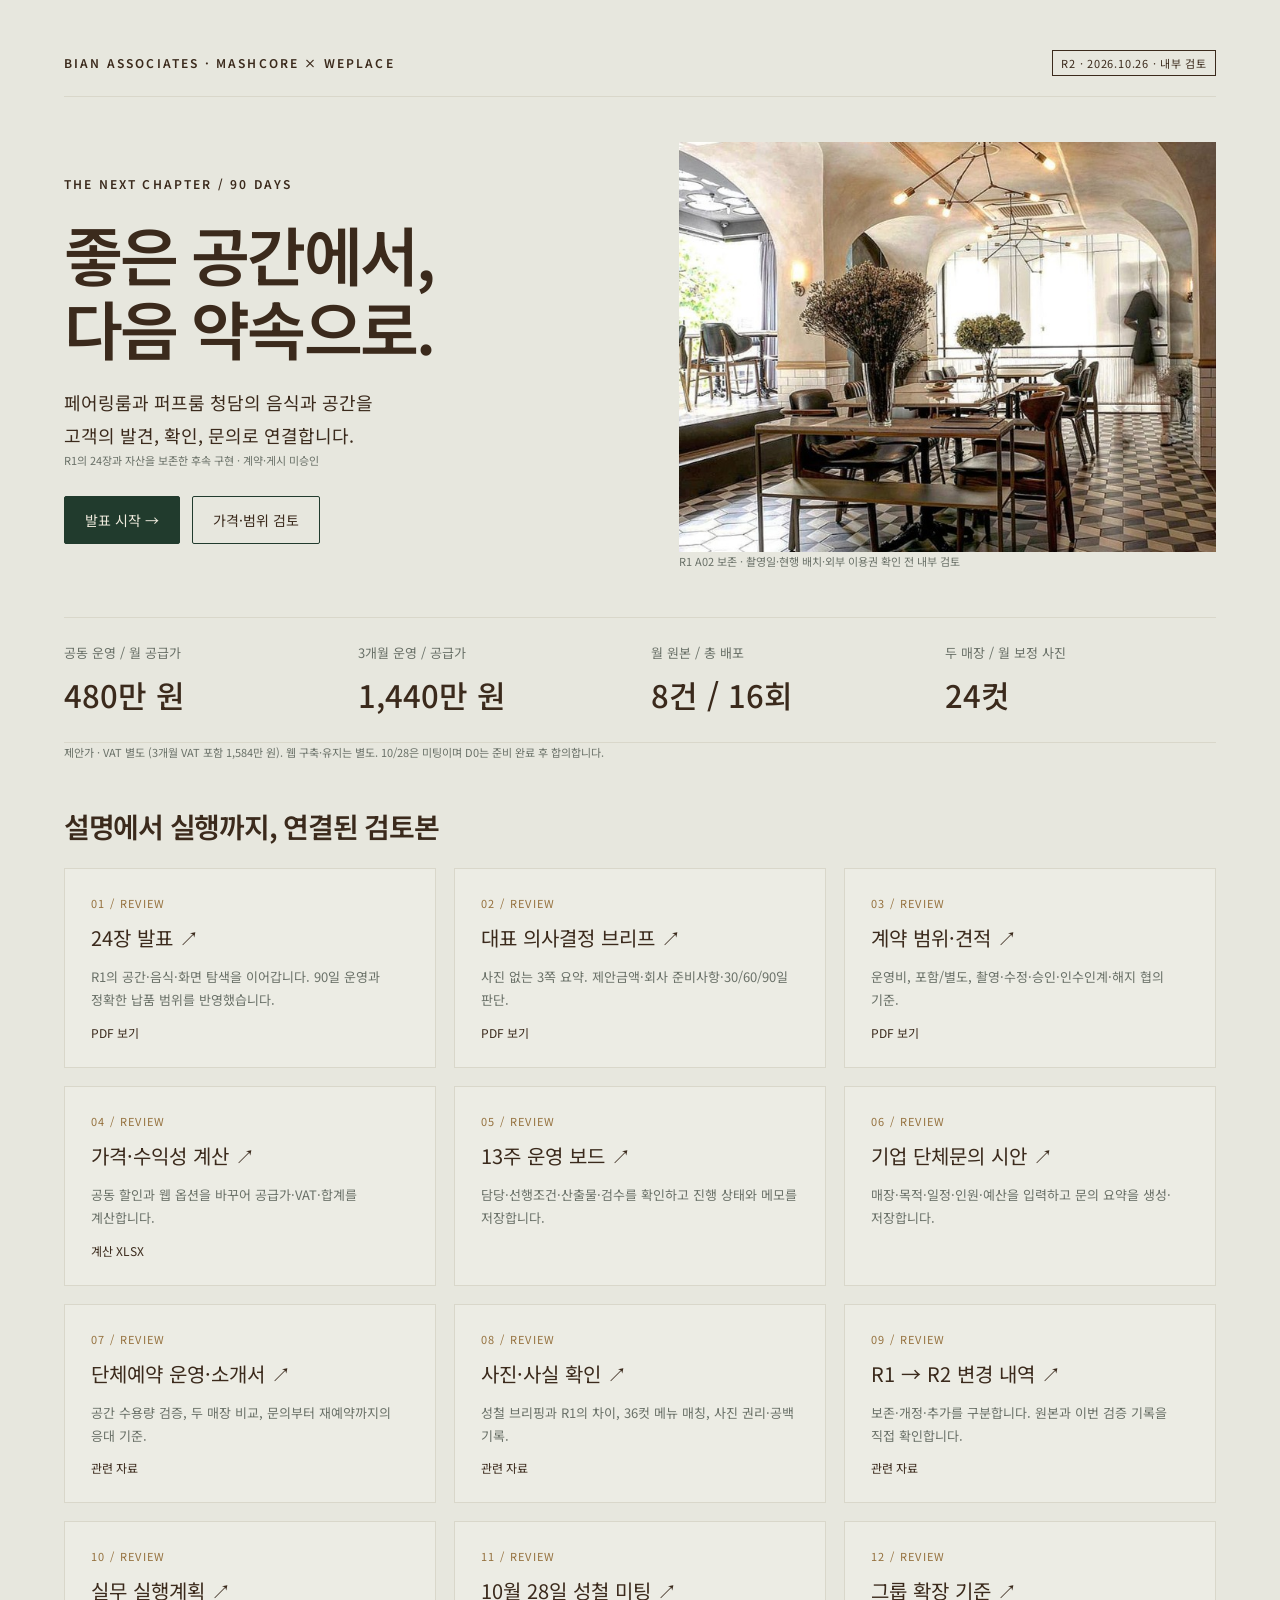
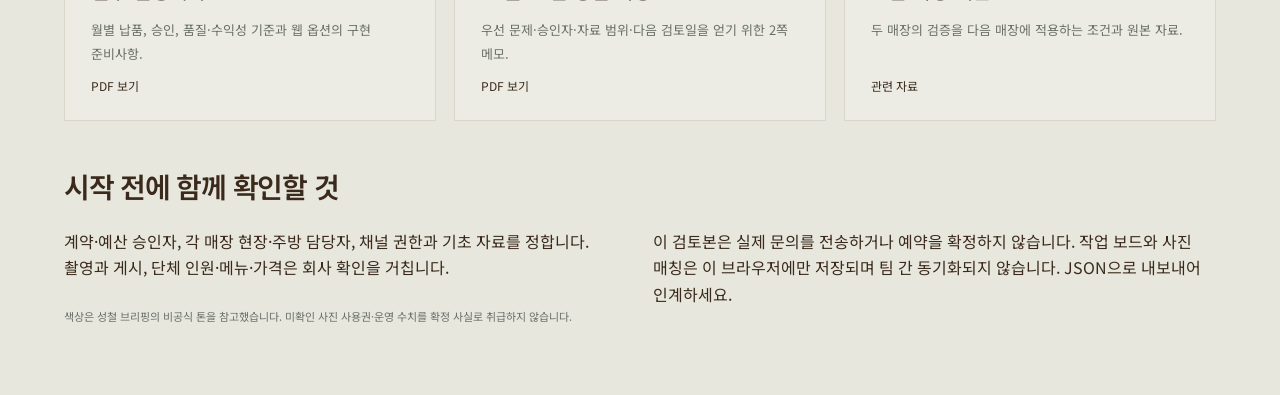
==== index.html @ 18cb2e87 "Add files via upload" ====
<!doctype html><html lang="ko"><head><meta charset="utf-8"><meta name="viewport" content="width=device-width,initial-scale=1"><meta name="robots" content="noindex,nofollow"><title>BIAN NEXT CHAPTER R2 · 90일 운영 검토</title><style>@font-face{font-family:Noto;src:url([data-uri]) format("woff2");font-weight:100 900;font-style:normal;font-display:block}
:root{--paper:#f5f0e7;--ink:#213b2d;--pine:#213b2d;--muted:#6a7168;--sand:#d7b98f;--line:#d9d7ca;--rust:#a66040;--light:#e9e9de}*{box-sizing:border-box}body{margin:0;color:var(--ink);font-family:Noto,Arial,sans-serif;background:var(--paper);word-break:keep-all;overflow-wrap:break-word}h1,h2,h3,p,figure{margin:0}h1,h2,h3{font-weight:600;letter-spacing:-.045em}p{line-height:1.65}a{color:inherit;text-underline-offset:4px}button,input,select,textarea{font:inherit}button,.button{cursor:pointer;border:1px solid var(--line);background:transparent;color:inherit;border-radius:0;padding:10px 18px;text-decoration:none;display:inline-block}button:hover,.button:hover{background:#d7b98f33}button:focus-visible,a:focus-visible,input:focus-visible,select:focus-visible,textarea:focus-visible{outline:3px solid #a66040;outline-offset:3px}.solid{background:var(--pine);color:var(--paper);border-color:var(--pine)}.eyebrow{font-size:12px;letter-spacing:.18em;text-transform:uppercase;line-height:1.5;font-weight:600}.sub{font-size:20px;color:var(--muted);line-height:1.6}.note{font-size:12px;line-height:1.6;color:var(--muted)}.tag{font-size:11px;letter-spacing:.07em;display:inline-block;border:1px solid currentColor;padding:4px 8px}.rule{height:1px;background:var(--line);margin:24px 0}.grid2{display:grid;grid-template-columns:1fr 1fr;gap:30px}.grid3{display:grid;grid-template-columns:repeat(3,1fr);gap:28px}.grid4{display:grid;grid-template-columns:repeat(4,1fr);gap:24px}.big{font-size:88px;letter-spacing:-.06em;line-height:1.1}.serif{font-family:Georgia,'Times New Roman',serif;font-weight:400;letter-spacing:-.02em}.num{font-variant-numeric:tabular-nums}.tablewrap{max-width:100%;overflow:auto}table{width:100%;border-collapse:collapse;line-height:1.5}th,td{padding:14px 12px;border-bottom:1px solid var(--line);text-align:left;vertical-align:top}th{font-size:12px;color:var(--muted);font-weight:500}td{font-size:15px}.unseen{display:flex;align-items:center;justify-content:center;min-height:180px;padding:24px;border:1px dashed var(--line);font-size:14px;color:var(--muted)}details{border-top:1px solid var(--line);padding:16px 0}summary{cursor:pointer;font-weight:600}details p{margin-top:12px}figcaption{font-size:10px;line-height:1.5}img{max-width:100%;display:block}input,select,textarea{width:100%;padding:11px;border:1px solid var(--line);background:white;color:var(--ink)}label{font-size:13px;display:block;margin-bottom:7px}dialog{max-width:min(1120px,94vw);max-height:88vh;padding:36px;border:none;background:var(--paper);color:var(--ink)}dialog::backdrop{background:#0b1a15ba}dialog h2{font-size:32px;margin:10px 0 18px}dialog .close{position:sticky;top:0;float:right;background:var(--paper);z-index:2}dialog article{padding:22px 0;border-bottom:1px solid var(--line)}dialog p{font-size:15px}dialog .meta{font-size:13px;color:var(--muted)}.pillrow{display:flex;gap:10px;flex-wrap:wrap}.spacer{height:24px}.accent{color:var(--rust)}

body{background:#e7e7de}.doc-nav{background:var(--pine);color:var(--paper);padding:14px 28px;display:flex;justify-content:space-between;gap:20px;align-items:center;position:sticky;top:0;z-index:10}.doc-nav a,.doc-nav button{font-size:12px}.document{max-width:1120px;margin:28px auto;background:var(--paper);padding:55px 65px}.document h1{font-size:48px;line-height:1.3;margin:18px 0 20px}.document h2{font-size:30px;margin:38px 0 20px}.document h3{font-size:21px;margin:24px 0 12px}.document p{font-size:15px;margin:12px 0}.document .lead{font-size:22px;line-height:1.6}.document td{font-size:13px;padding:12px 10px}.document th{font-size:12px}.document .note{font-size:11px}.sectionno{display:block;break-after:avoid;font-size:12px;color:var(--rust);letter-spacing:.12em}.doc-section{margin-bottom:40px;padding-bottom:24px;border-bottom:1px solid var(--line)}.warning{background:#e6e5d8;border-left:3px solid var(--rust);padding:18px 24px;margin:22px 0}.warning p{margin:0}.page{position:relative;background:var(--paper);width:210mm;min-height:297mm;margin:24px auto;padding:20mm 19mm 18mm}.page h1{font-size:32px;margin:24px 0 20px;line-height:1.4}.page h2{font-size:26px;margin:26px 0 18px;line-height:1.4}.page h3{font-size:18px;margin:20px 0 10px}.page p{font-size:14px;margin:13px 0;line-height:1.7}.page td{font-size:12px;padding:12px 8px}.page th{font-size:11px;padding:8px}.page .lead{font-size:19px;line-height:1.7}.page .pagefooter{position:absolute;bottom:12mm;left:19mm;right:19mm;border-top:1px solid var(--line);padding-top:8px;font-size:9px;display:flex;justify-content:space-between}.page .big{font-size:60px;margin:15px 0}.page .note{font-size:10px}.sources article{padding:20px 0;border-top:1px solid var(--line)}.sources h3{margin:0 0 12px}.sources a{word-break:break-all;font-size:11px}.source-meta{font-size:12px!important;color:var(--muted)}.assetgrid{display:grid;grid-template-columns:repeat(3,1fr);gap:20px}.assetgrid img{width:100%;height:180px;object-fit:cover}.assetgrid p{font-size:12px}.assetgrid figcaption{margin-top:10px;font-size:11px}.jump-links{display:flex;flex-wrap:wrap;gap:10px;margin:20px 0}.jump-links a{font-size:13px}.form-grid{display:grid;grid-template-columns:1fr 1fr;gap:18px}.form-grid .wide{grid-column:1/-1}.demo-hero{display:grid;grid-template-columns:1fr 1fr;gap:35px;align-items:center}.demo-hero img{height:330px;width:100%;object-fit:cover}.demo-status{font-size:12px;padding:12px 18px;background:var(--pine);color:var(--paper)}.prototype-banner{background:#d7b98f;padding:12px 20px;font-size:12px;text-align:center}.demo-result{background:var(--light);padding:24px;margin-top:22px;display:none;white-space:pre-wrap;line-height:1.7}.chip{display:inline-block;padding:8px 12px;border:1px solid var(--line);font-size:13px;margin:6px 8px 6px 0}.kpi-number{font-size:30px}.checklist{line-height:1.9;font-size:14px}.checklist li{margin:7px 0}.section-top{display:flex;justify-content:space-between;align-items:baseline;gap:25px}.confidential{background:#5f362d;color:#fff;padding:14px 22px;font-size:12px}.recommend{border-top:2px solid var(--pine);padding-top:20px;margin-top:22px}.filegrid{display:grid;grid-template-columns:1fr 1fr;gap:22px}.filecard{border-top:1px solid var(--line);padding:22px 0}.filecard a{font-size:19px}.filecard p{font-size:13px}.roadmapbar{display:grid;grid-template-columns:repeat(3,1fr);gap:25px}.roadmapbar>div{padding:22px;background:var(--light)}
@media(max-width:760px){.doc-nav{position:static;padding:12px 18px;flex-wrap:wrap}.document{padding:28px 20px;margin:0}.document h1{font-size:32px}.document h2{font-size:25px}.document .lead{font-size:19px}.page{width:auto;min-height:0;margin:0;padding:30px 22px 70px}.page+.page{border-top:3px solid var(--pine)}.page h1{font-size:29px}.page h2{font-size:24px}.page .pagefooter{left:22px;right:22px;bottom:20px}.page td,.document td{font-size:11px}.grid2,.grid3,.grid4,.demo-hero,.form-grid,.assetgrid,.filegrid,.roadmapbar{grid-template-columns:1fr}.form-grid .wide{grid-column:auto}.demo-hero img{height:260px}.assetgrid img{height:260px}.document table{min-width:600px}.page table{min-width:0}.page .grid2{display:block}.section-top{display:block}.sources a{font-size:10px}}
@media print{@page{size:A4;margin:15mm 15mm 16mm}html,body{background:var(--paper);-webkit-print-color-adjust:exact;print-color-adjust:exact}.doc-nav,.noprint{display:none!important}.document{width:auto;max-width:none;padding:0;margin:0}.document h1{font-size:30px}.document h2{font-size:22px;break-after:avoid}.document h3{font-size:17px;break-after:avoid}.document p{font-size:13px;orphans:3;widows:3}.document td{font-size:12px;padding:9px 7px}.document th{font-size:10.5px}.document .lead{font-size:17px}.document .note{font-size:8px}.doc-section{break-inside:auto;page-break-after:auto}.document table{overflow:visible}.tablewrap{overflow:visible}thead{display:table-header-group}tr,figure,.warning,.recommend{break-inside:avoid}.page{width:210mm;height:297mm;min-height:297mm;padding:20mm 19mm 18mm;margin:0;break-after:page;overflow:hidden}.page:last-child{break-after:auto}.fixed-pages{margin:0}.fixed-pages .page{page:fixed}@page fixed{size:A4;margin:0}.page h2{break-after:avoid}.source-meta{font-size:10px!important}.sources a{font-size:8px}.sources article{break-inside:avoid}.assetgrid{grid-template-columns:repeat(3,1fr)}.assetgrid img{height:135px}.form-grid{grid-template-columns:1fr 1fr}.demo-result{display:none}}

:root{--paper:#F1ECDF;--ink:#3B2A1C;--rust:#95713e;--sand:#B8925A}body{color:var(--ink)}a:focus-visible,button:focus-visible,input:focus-visible,select:focus-visible{outline:3px solid #95713e;outline-offset:3px}.hub{max-width:1320px;margin:auto;padding:50px 5vw 70px}.hubtop{display:flex;align-items:center;justify-content:space-between;border-bottom:1px solid var(--line);padding-bottom:20px;gap:15px}.hubhero{display:grid;grid-template-columns:1fr .95fr;gap:50px;align-items:center;margin:45px 0}.hubhero img{width:100%;height:410px;object-fit:cover}.hubhero h1{font-size:clamp(40px,5vw,68px);line-height:1.16;margin:22px 0}.hubhero p{font-size:18px;line-height:1.8}.micro{font-size:11px!important;color:var(--muted)}.hubhero .actions{display:flex;gap:12px;flex-wrap:wrap;margin-top:25px}.button{display:inline-block;text-decoration:none;padding:13px 20px;border:1px solid var(--pine);border-radius:2px;font-size:14px}.button.primary{background:var(--pine);color:var(--paper)}.numbers{display:grid;grid-template-columns:repeat(4,1fr);border-block:1px solid var(--line);padding:25px 0;gap:22px}.numbers span{display:block;font-size:13px;color:var(--muted);margin-bottom:10px}.numbers b{font-size:31px;font-weight:500}.hub h2{font-size:28px;margin:45px 0 22px}.tiles{display:grid;grid-template-columns:repeat(3,1fr);gap:18px}.tile{padding:26px;border:1px solid var(--line);background:#ffffff30;display:flex;flex-direction:column;gap:12px}.tile a{font-size:20px;text-decoration:none}.tile a:hover{text-decoration:underline}.tile p{font-size:13px;color:var(--muted);margin:0;line-height:1.8}.tile .num{color:var(--rust);font-size:11px;letter-spacing:.12em}.tile .links{display:flex;gap:14px;flex-wrap:wrap;margin-top:auto}.tile .links a{font-size:12px}.split{display:grid;grid-template-columns:1fr 1fr;gap:25px}.calc-input-panel{padding:25px;background:#fff7;display:grid;grid-template-columns:1fr 1fr;gap:18px}.calc-output{background:var(--pine);color:var(--paper);padding:28px}.calc-output dl{margin:0}.calc-output dt{font-size:13px;margin:15px 0 7px}.calc-output dd{font-size:30px;margin:0;line-height:1.5}.calc-output .minor{font-size:18px}.calc-output hr{opacity:.3;margin:22px 0}.calc-output .note{color:#d9dccd}.calc-input-panel label{font-size:13px}.calc-input-panel .wide{grid-column:1/-1}.error{color:#9a2b20;font-size:14px;min-height:24px}.tag{font-size:11px}.diff td:first-child{white-space:nowrap}.demov2 .demo-hero img{object-fit:cover}.demov2 .document{max-width:1120px}.statusbar{background:#e1d4bd;padding:12px 20px;font-size:12px;line-height:1.7}.state-pills{display:flex;gap:10px;flex-wrap:wrap;padding:20px 0}.state-pills span{font-size:12px;border:1px solid var(--line);padding:7px 12px}.demo-result{white-space:pre-wrap;word-break:break-word}button[hidden]{display:none!important}
@media(max-width:760px){.hub{padding:25px 20px 50px}.hubhero{grid-template-columns:1fr;gap:20px;margin:30px 0}.hubhero img{height:280px}.hubhero h1{font-size:42px}.hubhero p{font-size:16px}.numbers{grid-template-columns:1fr 1fr}.numbers b{font-size:27px}.tiles,.split{grid-template-columns:1fr}.calc-input-panel{padding:18px;gap:14px}.hubtop{align-items:start}.hubtop span{font-size:10px}.diff td:first-child{white-space:normal}.document{margin:0;padding:28px 20px}.doc-nav{padding:12px 18px}.doc-nav span{font-size:10px}.document h1{font-size:34px}}@media print{.hubhero img{height:250px}.hub{padding:20px}.hubhero{margin:20px 0}.tile{break-inside:avoid}.doc-nav{display:none}}
</style></head><body><main class="hub"><div class="hubtop"><span class="eyebrow">BIAN ASSOCIATES · MASHCORE × WEPLACE</span><span class="tag">R2 · 2026.10.26 · 내부 검토</span></div><section class="hubhero"><div><span class="eyebrow">THE NEXT CHAPTER / 90 DAYS</span><h1>좋은 공간에서,<br>다음 약속으로.</h1><p>페어링룸과 퍼프룸 청담의 음식과 공간을<br>고객의 발견, 확인, 문의로 연결합니다.</p><p class="micro">R1의 24장과 자산을 보존한 후속 구현 · 계약·게시 미승인</p><div class="actions"><a class="button primary" href="01_BIAN_NEXT_CHAPTER.html">발표 시작 →</a><a class="button" href="13_BIAN_PRICE_CALCULATOR.html">가격·범위 검토</a></div></div><div><figure class=""><img src="[data-uri]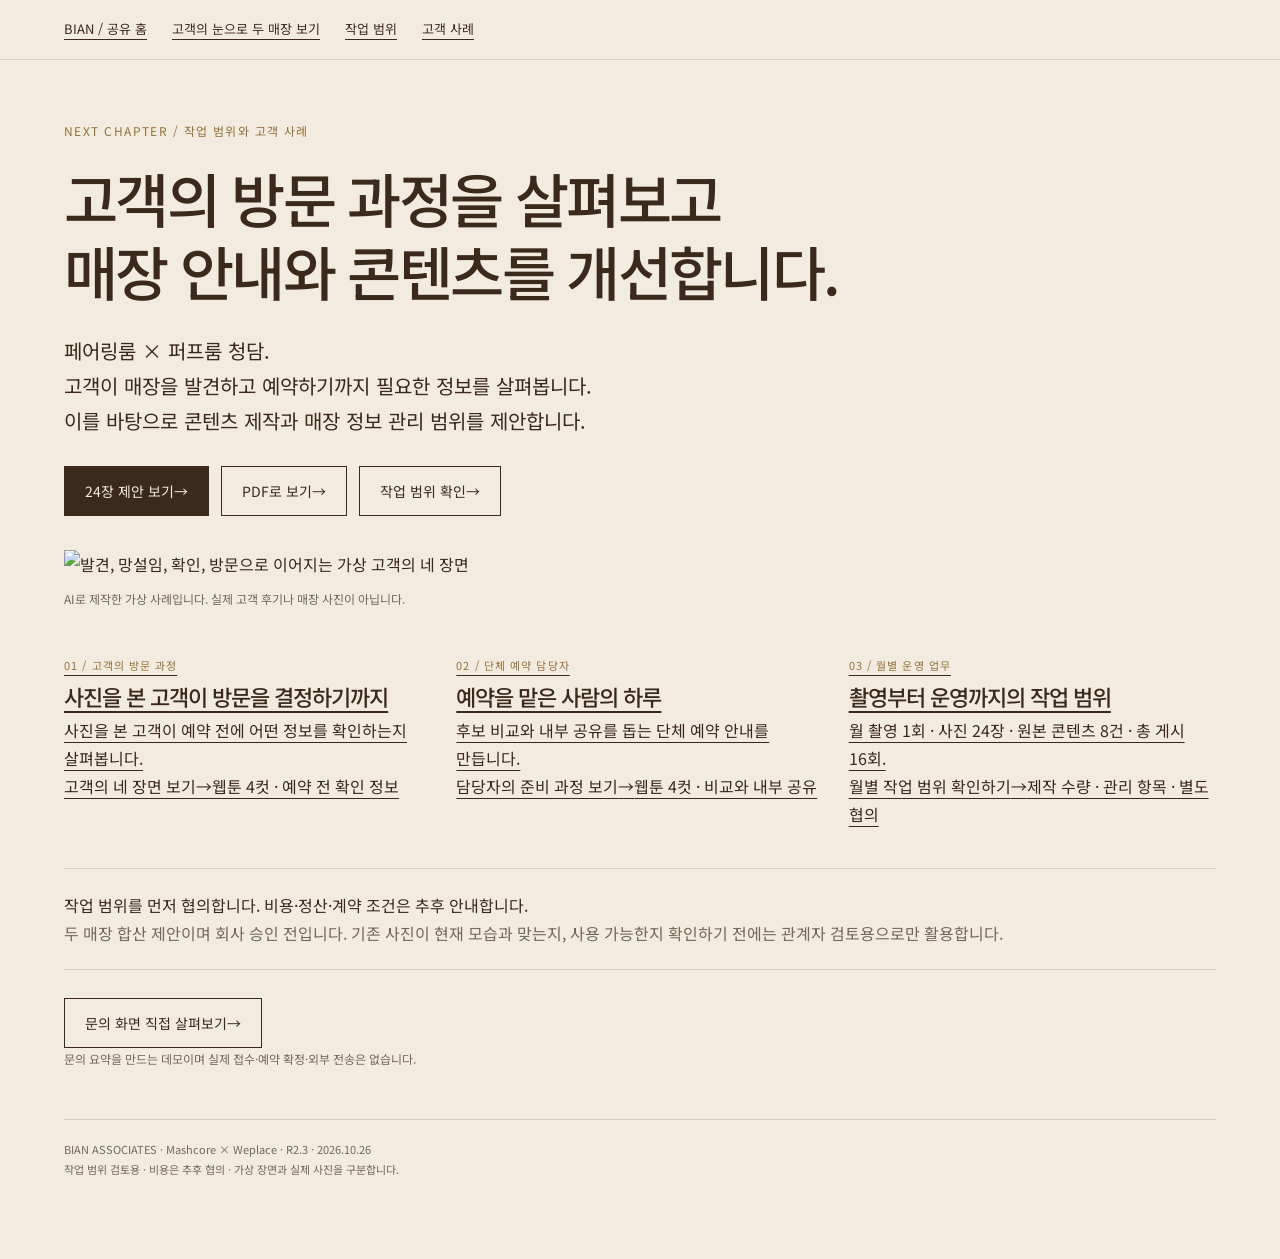
